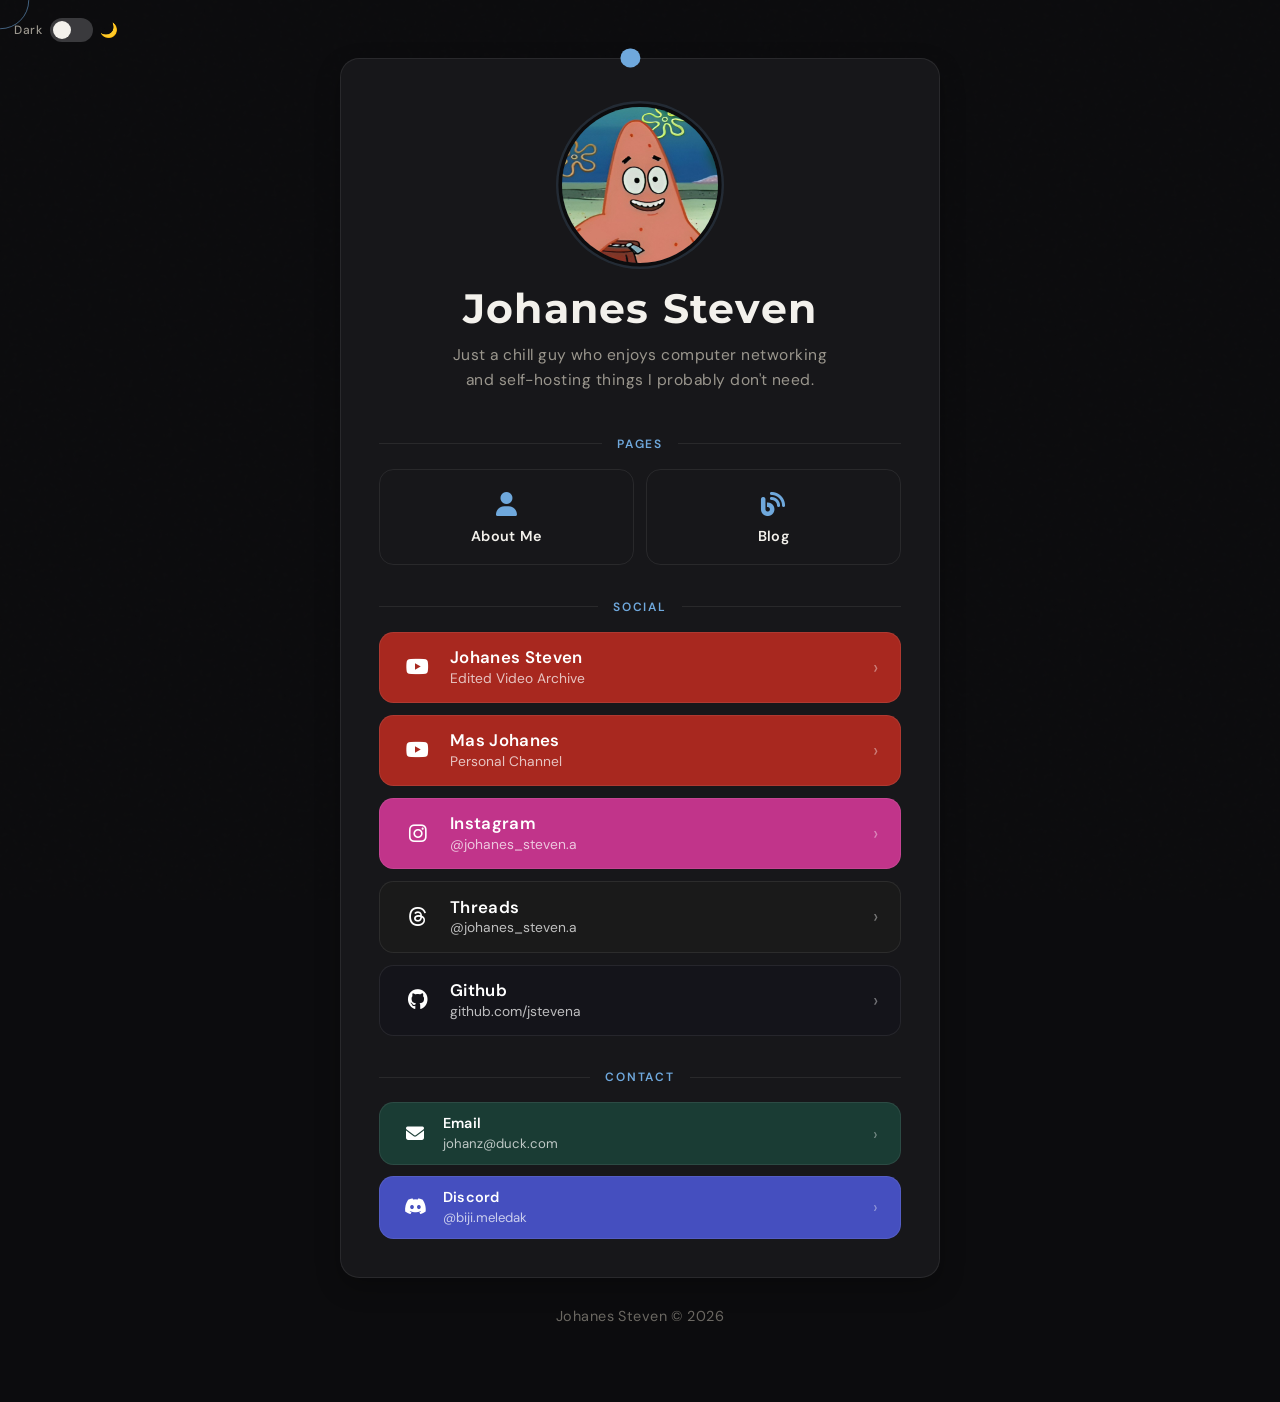
==== appdata/html/index.html @ a7605c91 "initial commit" ====
<!DOCTYPE html>
<html lang="en" data-theme="dark">
<head>
  <meta charset="UTF-8" />
  <meta name="viewport" content="width=device-width, initial-scale=1.0"/>
  <title>Johanes Steven</title>
  <link rel="icon" type="image/png" href="favicon.ico">
  <link rel="stylesheet" href="https://cdnjs.cloudflare.com/ajax/libs/font-awesome/6.5.0/css/all.min.css" />
  <link rel="stylesheet" href="style.css" />
</head>
<body>

  <!-- - Theme Toggle - -->
  <div class="toggle-wrap">
    <span class="toggle-label" id="toggle-label">Dark</span>
    <button class="toggle" id="theme-toggle" aria-label="Toggle light/dark mode" onclick="toggleTheme()"></button>
    <span class="toggle-icon" id="toggle-icon">🌙</span>
  </div>

  <!-- - Main Card - -->
  <div class="card">

    <!-- Avatar -->
    <div class="avatar-wrap">
      <div class="avatar"><img id="profile-avatar" src="" alt="" /></div>
    </div>

    <h1 class="name" id="profile-name"></h1>
    <p class="tagline" id="profile-tagline"></p>

    <!-- - Pages Section (isinya di-render dari data.js) - -->
    <div class="pages-section">
      <div class="section-divider">
        <span class="section-label">Pages</span>
      </div>

      <div class="pages" id="page-links">
        <!-- entry di-generate otomatis dari PAGE_LINKS di data.js -->
      </div>
    </div>

    <!-- - Social Section (isinya di-render dari data.js) - -->
    <div class="links-section">
      <div class="section-divider">
        <span class="section-label">Social</span>
      </div>

      <div class="links" id="social-links">
        <!-- entry di-generate otomatis dari SOCIAL_LINKS di data.js -->
      </div>
    </div>

    <!-- - Contact Section (isinya di-render dari data.js) - -->
    <div class="contact-section">
      <div class="section-divider">
        <span class="section-label">Contact</span>
      </div>

      <div class="contact-links" id="contact-links">
        <!-- entry di-generate otomatis dari CONTACT_LINKS di data.js -->
      </div>
    </div>

  </div>

  <div class="footer" id="footer-text"></div>

  <script src="data.js"></script>
  <script src="main.js"></script>

</body>
</html>
---- appdata/html/style.css ----
@import url('https://fonts.googleapis.com/css2?family=DM+Sans:wght@400;500;600&family=Montserrat:wght@600;700&display=swap');

html {
  font-size: 120%;
}

:root {
  --bg: #0c0c0e;
  --bg-elevated: #17171a;
  --text: #f3f1ec;
  --subtext: #9a968d;
  --accent: #6fa8dc;
  --accent-soft: rgba(111, 168, 220, 0.14);
  --toggle-bg: #3a3a3d;
  --toggle-knob: #f3f1ec;
  --shadow: 0 0.75rem 1.75rem rgba(0, 0, 0, 0.35);
  --shadow-sm: 0 0.5rem 1.25rem rgba(0, 0, 0, 0.25);
  --footer: #6b6862;
  --divider-line: rgba(255, 255, 255, 0.08);
  --card-border: rgba(255, 255, 255, 0.08);
}

[data-theme="light"] {
  --bg: #f6f3ec;
  --bg-elevated: #ffffff;
  --text: #1c1a16;
  --subtext: #746f64;
  --accent: #2f6fa9;
  --accent-soft: rgba(47, 111, 169, 0.10);
  --toggle-bg: #d9d3c4;
  --toggle-knob: #2a2723;
  --shadow: 0 0.75rem 1.75rem rgba(30, 25, 10, 0.12);
  --shadow-sm: 0 0.5rem 1.25rem rgba(30, 25, 10, 0.08);
  --footer: #a39c8c;
  --divider-line: rgba(0, 0, 0, 0.08);
  --card-border: rgba(0, 0, 0, 0.08);
}

*, *::before, *::after {
  box-sizing: border-box;
  margin: 0;
  padding: 0;
}

body {
  font-family: 'DM Sans', sans-serif;
  background: var(--bg);
  color: var(--text);
  min-height: 100vh;
  min-height: 100dvh; /* Mengikuti tinggi dinamis layar mobile tanpa terpotong address bar */
  display: flex;
  flex-direction: column;
  align-items: center;
  justify-content: flex-start;
  padding: 3rem 1rem 4rem;
  transition: background 0.35s, color 0.35s;
  position: relative;
}

/* grain halus doang, gak pakai radial glow lagi biar background flat */
body::before {
  content: '';
  position: fixed;
  inset: 0;
  background-image: url("data:image/svg+xml,%3Csvg viewBox='0 0 200 200' xmlns='http://www.w3.org/2000/svg'%3E%3Cfilter id='n'%3E%3CfeTurbulence type='fractalNoise' baseFrequency='0.9' numOctaves='4' stitchTiles='stitch'/%3E%3C/filter%3E%3Crect width='100%25' height='100%25' filter='url(%23n)' opacity='0.03'/%3E%3C/svg%3E");
  pointer-events: none;
  z-index: 0;
  opacity: 0.35;
}

* { cursor: none; } /* hide default */
*, *:hover { cursor: none; }

.cursor-dot, .cursor-ring {
  position: fixed;
  border-radius: 50%;
  pointer-events: none;
  z-index: 9999;
  transform: translate(-50%, -50%);
}

.cursor-dot {
  width: 1rem; height: 1rem;
  background: var(--accent);
  transition: width .15s, height .15s, opacity .2s, transform .1s;
}

.cursor-ring {
  width: 3rem; height: 3rem;
  border: 0.09375rem solid color-mix(in srgb, var(--accent) 55%, transparent);
  transition:
    width .25s cubic-bezier(.23, 1, .32, 1),
    height .25s cubic-bezier(.23, 1, .32, 1),
    border-radius .25s,
    opacity .2s;
}

.cursor-dot.hovering  { width: 0.75rem; height: 0.75rem; opacity: 0.4; }
.cursor-ring.hovering {
  width: 3.625rem; height: 3.625rem;
  border-radius: 0.375rem;
  border-color: color-mix(in srgb, var(--accent) 85%, transparent);
}

.cursor-ripple {
  position: fixed;
  width: 0; height: 0;
  border-radius: 50%;
  border: 0.09375rem solid color-mix(in srgb, var(--accent) 60%, transparent);
  pointer-events: none;
  z-index: 9998;
  transform: translate(-50%, -50%);
  animation: ripple-out .6s cubic-bezier(.2, .8, .4, 1) forwards;
}

@keyframes ripple-out {
  to {
    width: 6.25rem; height: 6.25rem;
    opacity: 0;
  }
}

/* - Toggle (Pojok Kiri) - */
.toggle-wrap {
  position: fixed;
  top: 0.95rem;
  left: 0.75rem; /* Pindah dari right ke left */
  z-index: 100;
  display: flex;
  align-items: center;
  gap: 0.375rem;
  transition: transform 0.3s ease, opacity 0.3s ease;
}

.toggle-wrap.toggle-hidden {
  transform: translateX(-150%); /* Geser ke kiri sampai hilang saat di-scroll */
  opacity: 0;
  pointer-events: none;
}

.toggle-label {
  font-size: 0.625rem;
  color: var(--subtext);
  font-weight: 500;
  letter-spacing: 0.04em;
  transition: color 0.35s;
}

.toggle {
  width: 2.25rem;
  height: 1.25rem;
  background: var(--toggle-bg);
  border-radius: 999px;
  cursor: pointer;
  position: relative;
  border: none;
  outline: none;
  transition: background 0.35s;
  flex-shrink: 0;
}

.toggle::after {
  content: '';
  position: absolute;
  top: 0.15625rem;
  left: 0.15625rem;
  width: 0.9375rem;
  height: 0.9375rem;
  background: var(--toggle-knob);
  border-radius: 50%;
  transition: transform 0.25s cubic-bezier(.4, 0, .2, 1), background 0.35s;
}

[data-theme="light"] .toggle::after {
  transform: translateX(1rem);
}

.toggle-icon { font-size: 0.75rem; }

.card {
  position: relative;
  z-index: 1;
  width: 100%;
  max-width: 31.25rem;
  display: flex;
  flex-direction: column;
  align-items: center;
  padding: 2.5rem 2rem 2rem;
  border-radius: 1rem;
  background: var(--bg-elevated);
  border: 0.0625rem solid var(--card-border);
  box-shadow: var(--shadow-sm);
  transition: padding 0.3s ease;
  animation: fadeUp 0.5s ease both;
}

/* - Avatar -
    Ring statis (dua lapis box-shadow), gak ada conic-gradient yang muter. */
.avatar-wrap {
  margin-bottom: 1.125rem;
  position: relative;
}

.avatar {
  width: 8.125rem;
  height: 8.125rem;
  border-radius: 50%;
  display: flex;
  align-items: center;
  justify-content: center;
  font-family: 'Montserrat', sans-serif;
  font-size: 1.75rem;
  font-weight: 700;
  color: #fff;
  box-shadow: 0 0 0 0.1875rem var(--bg), 0 0 0 0.3125rem var(--accent-soft);
  position: relative;
  z-index: 1;
}

.avatar img {
  width: 100%;
  height: 100%;
  object-fit: cover;
  border-radius: 50%;
  display: block;
}

.name {
  font-family: 'Montserrat', sans-serif;
  font-size: 2.125rem;
  font-weight: 700;
  letter-spacing: 0.03em;
  text-align: center;
  margin-bottom: 0.5rem;
  color: var(--text);
  transition: color 0.35s;
}

.tagline {
  font-size: 0.8125rem;
  color: var(--subtext);
  text-align: center;
  max-width: 20rem;
  margin: 0 auto 0.5rem;
  line-height: 1.6;
  letter-spacing: 0.03em;
  transition: color 0.35s;
}

/* - Shared Section Wrapper (Pages / Social / Contact) - */
.pages-section,
.links-section,
.contact-section {
  width: 100%;
  margin-top: 1.75rem;
  animation: fadeUp 0.4s ease both;
}

.links-section { animation-delay: 0.14s; }
.contact-section { animation-delay: 0.28s; }

/* - Shared Divider - */
.section-divider {
  display: flex;
  align-items: center;
  gap: 0.75rem;
  margin-bottom: 0.875rem;
}

.section-divider::before,
.section-divider::after {
  content: '';
  flex: 1;
  height: 1px;
  background: var(--divider-line);
  transition: background 0.35s;
}

.section-label {
  font-size: 0.625rem;
  font-weight: 600;
  letter-spacing: 0.16em;
  text-transform: uppercase;
  color: var(--accent);
  white-space: nowrap;
  transition: color 0.35s;
}

/* - Page Links (About Me / Blog, dst) - */
.pages {
  width: 100%;
  display: grid;
  grid-template-columns: repeat(auto-fit, minmax(7rem, 1fr));
  gap: 0.625rem;
}

.page-btn {
  display: flex;
  flex-direction: column;
  align-items: center;
  justify-content: center;
  gap: 0.375rem;
  padding: 1rem 0.75rem;
  border-radius: 0.75rem;
  border: 0.0625rem solid var(--card-border);
  background: transparent;
  color: var(--text);
  text-decoration: none;
  font-family: 'DM Sans', sans-serif;
  text-align: center;
  transition: background 0.15s ease, border-color 0.15s ease;
  animation: fadeUp 0.4s ease both;
}

.page-btn:hover {
  background: var(--accent-soft);
  border-color: var(--accent);
}
.page-btn:active { background: var(--accent-soft); }

.page-icon { font-size: 1.25rem; color: var(--accent); }

.page-title {
  font-size: 0.75rem;
  font-weight: 600;
  letter-spacing: 0.02em;
}

.pages .page-btn:nth-child(1) { animation-delay: .04s }
.pages .page-btn:nth-child(2) { animation-delay: .08s }
.pages .page-btn:nth-child(3) { animation-delay: .12s }

/* - Social Links - */
.links {
  width: 100%;
  display: flex;
  flex-direction: column;
  gap: 0.625rem;
}

.link-btn {
  width: 100%;
  display: flex;
  align-items: center;
  gap: 0.875rem;
  padding: 0.75rem 1.125rem;
  border-radius: 0.75rem;
  border: 0.0625rem solid var(--card-border);
  cursor: pointer;
  font-family: 'DM Sans', sans-serif;
  text-decoration: none;
  color: #fff;
  position: relative;
  transition: transform 0.18s ease, filter 0.18s ease, box-shadow 0.18s ease, border-color 0.18s ease;
  animation: fadeUp 0.4s ease both;
}

.link-btn:hover {
  transform: translateY(-2px);
  filter: brightness(1.1);
  box-shadow: var(--shadow);
  border-color: rgba(255, 255, 255, 0.2);
}
.link-btn:active { transform: scale(0.98); filter: brightness(0.95); }

.btn-icon {
  width: 1.625rem;
  text-align: center;
  flex-shrink: 0;
  font-size: 1.0625rem;
  display: flex;
  align-items: center;
  justify-content: center;
}

.btn-text {
  display: flex;
  flex-direction: column;
  gap: 0.125rem;
  flex: 1;
}

.btn-title {
  font-size: 0.875rem;
  font-weight: 600;
  line-height: 1.2;
  letter-spacing: 0.02em;
}

.btn-desc {
  font-size: 0.71875rem;
  font-weight: 400;
  opacity: 0.72;
  line-height: 1.3;
}

.btn-arrow {
  font-size: 1rem;
  opacity: 0.4;
  flex-shrink: 0;
  transition: transform 0.18s, opacity 0.18s;
}

.link-btn:hover .btn-arrow { transform: translateX(2px); opacity: 0.8; }

/* Social button animation delays */
.link-btn:nth-child(1) { animation-delay: .08s }
.link-btn:nth-child(2) { animation-delay: .14s }
.link-btn:nth-child(3) { animation-delay: .20s }
.link-btn:nth-child(4) { animation-delay: .26s }
.link-btn:nth-child(5) { animation-delay: .32s }

/* - Social Button Colors - */
.btn-github {
  background: #14141a;
}

.btn-youtube {
  background: #a8281f;
}

.btn-instagram {
  background: #c1348a;
}

.btn-threads {
  background: #1a1a1a;
}

/* - Contact Links - */
.contact-links {
  display: flex;
  flex-direction: column;
  gap: 0.5625rem;
}

.contact-btn {
  width: 100%;
  display: flex;
  align-items: center;
  gap: 0.75rem;
  padding: 0.625rem 1.125rem;
  border-radius: 0.75rem;
  border: 0.0625rem solid var(--card-border);
  text-decoration: none;
  color: #fff;
  position: relative;
  transition: filter 0.15s ease, border-color 0.15s ease;
}

.contact-btn:hover { 
  filter: brightness(1.12); 
  border-color: rgba(255, 255, 255, 0.2);
}
.contact-btn:active { filter: brightness(0.92); }

.contact-icon {
  width: 1.375rem;
  text-align: center;
  flex-shrink: 0;
  font-size: 0.9375rem;
  display: flex;
  align-items: center;
  justify-content: center;
}

.contact-text {
  display: flex;
  flex-direction: column;
  gap: 0.125rem;
  flex: 1;
}

.contact-platform {
  font-size: 0.75rem;
  font-weight: 600;
  letter-spacing: 0.02em;
  line-height: 1.2;
}

.contact-value {
  font-size: 0.6875rem;
  font-weight: 400;
  opacity: 0.72;
  line-height: 1.3;
}

.contact-arrow {
  font-size: 0.875rem;
  opacity: 0.4;
  flex-shrink: 0;
  transition: transform 0.2s, opacity 0.2s;
}

.contact-btn:hover .contact-arrow { transform: translateX(2px); opacity: 0.7; }

/* - Contact Button Colors - */
.btn-email {
  background: #1a3c34;
}

.btn-whatsapp {
  background: #1d5a34;
}

.btn-discord {
  background: #454FBF;
}

/* - Footer - */
.footer {
  margin-top: 1.5rem;
  text-align: center;
  font-size: 0.75rem;
  color: var(--footer);
  letter-spacing: 0.03em;
  transition: color 0.35s;
}

/* - Animations - */
@keyframes fadeUp {
  from { opacity: 0; transform: translateY(20px); }
  to   { opacity: 1; transform: translateY(0); }
}

/* - Mobile: gap kanan-kiri dikecilin - */
@media (max-width: 30rem) {
  .card {
    padding: 2rem 1.125rem 1.75rem;
  }
}
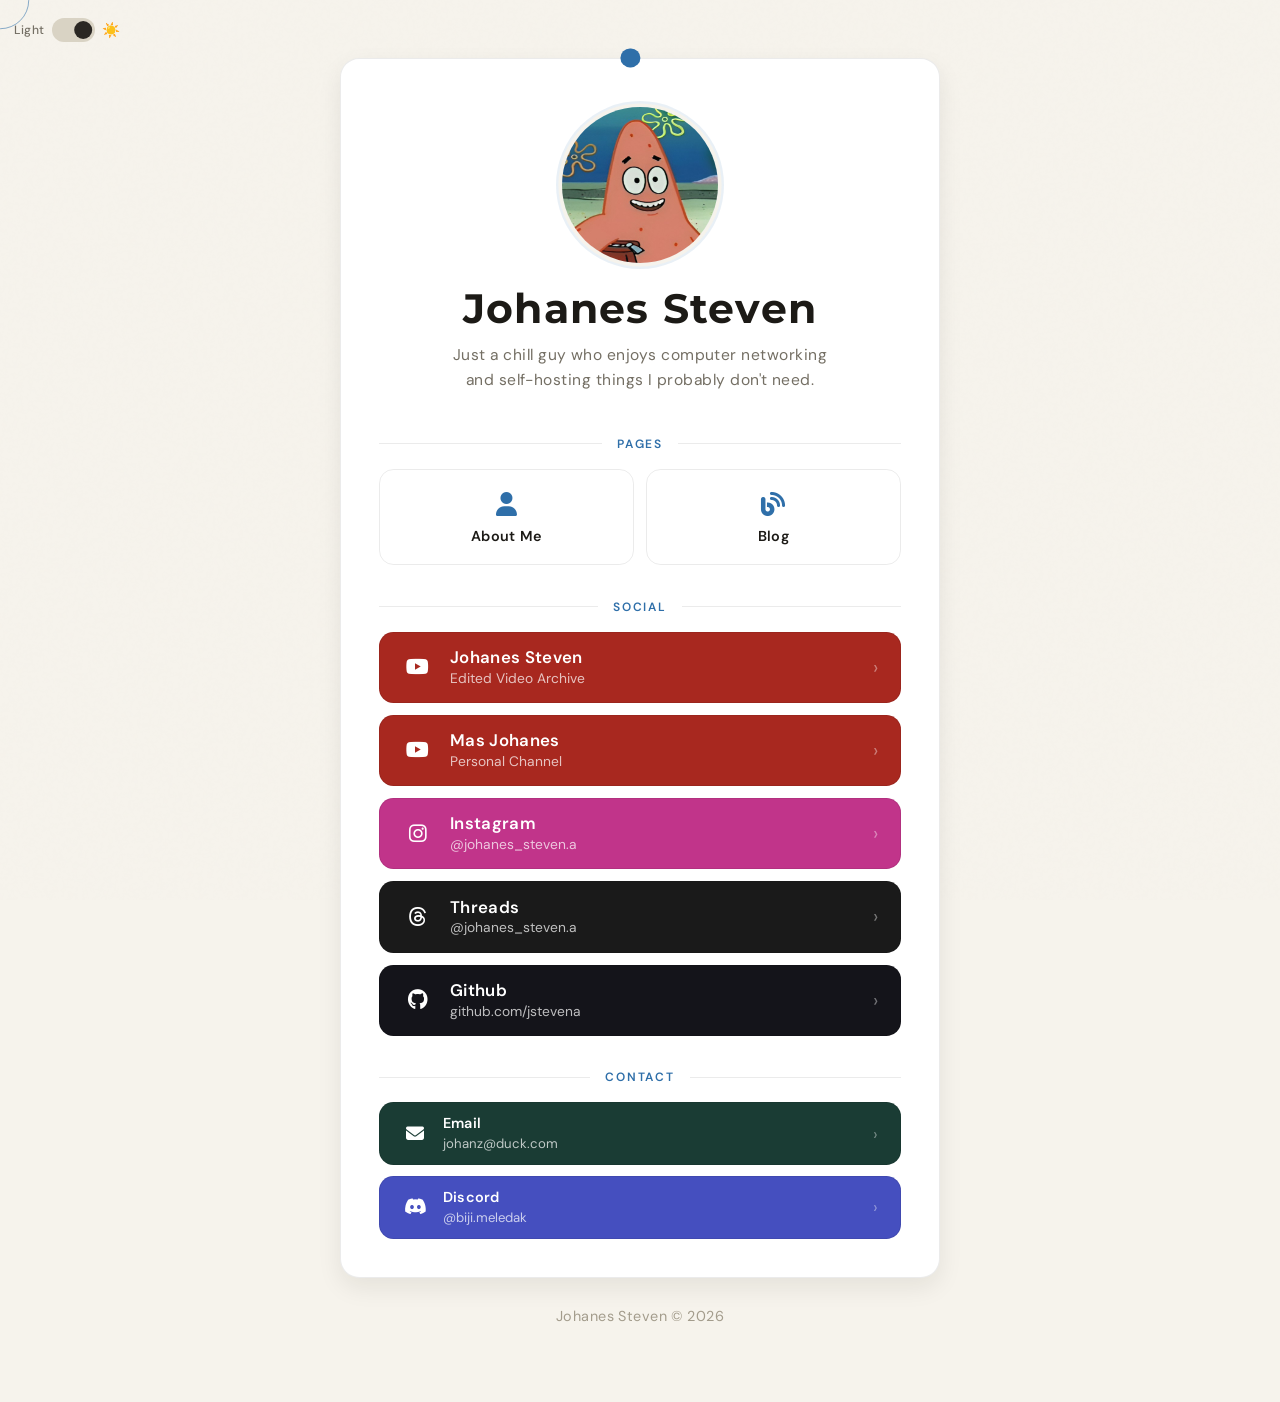
==== commit ded19d45: "add writefreely config" ====
--- a/appdata/html/index.html
+++ b/appdata/html/index.html
@@ -3,7 +3,18 @@
 <head>
   <meta charset="UTF-8" />
   <meta name="viewport" content="width=device-width, initial-scale=1.0"/>
-  <title>Johanes Steven</title>
+  <title>Johanz Link</title>
+
+  <!-- anti-flicker -->
+  <script>
+    (function () {
+      var saved = null;
+      try { saved = localStorage.getItem('theme'); } catch (e) {}
+      var theme = saved || (window.matchMedia('(prefers-color-scheme: light)').matches ? 'light' : 'dark');
+      document.documentElement.setAttribute('data-theme', theme);
+    })();
+  </script>
+
   <link rel="icon" type="image/png" href="favicon.ico">
   <link rel="stylesheet" href="https://cdnjs.cloudflare.com/ajax/libs/font-awesome/6.5.0/css/all.min.css" />
   <link rel="stylesheet" href="style.css" />
